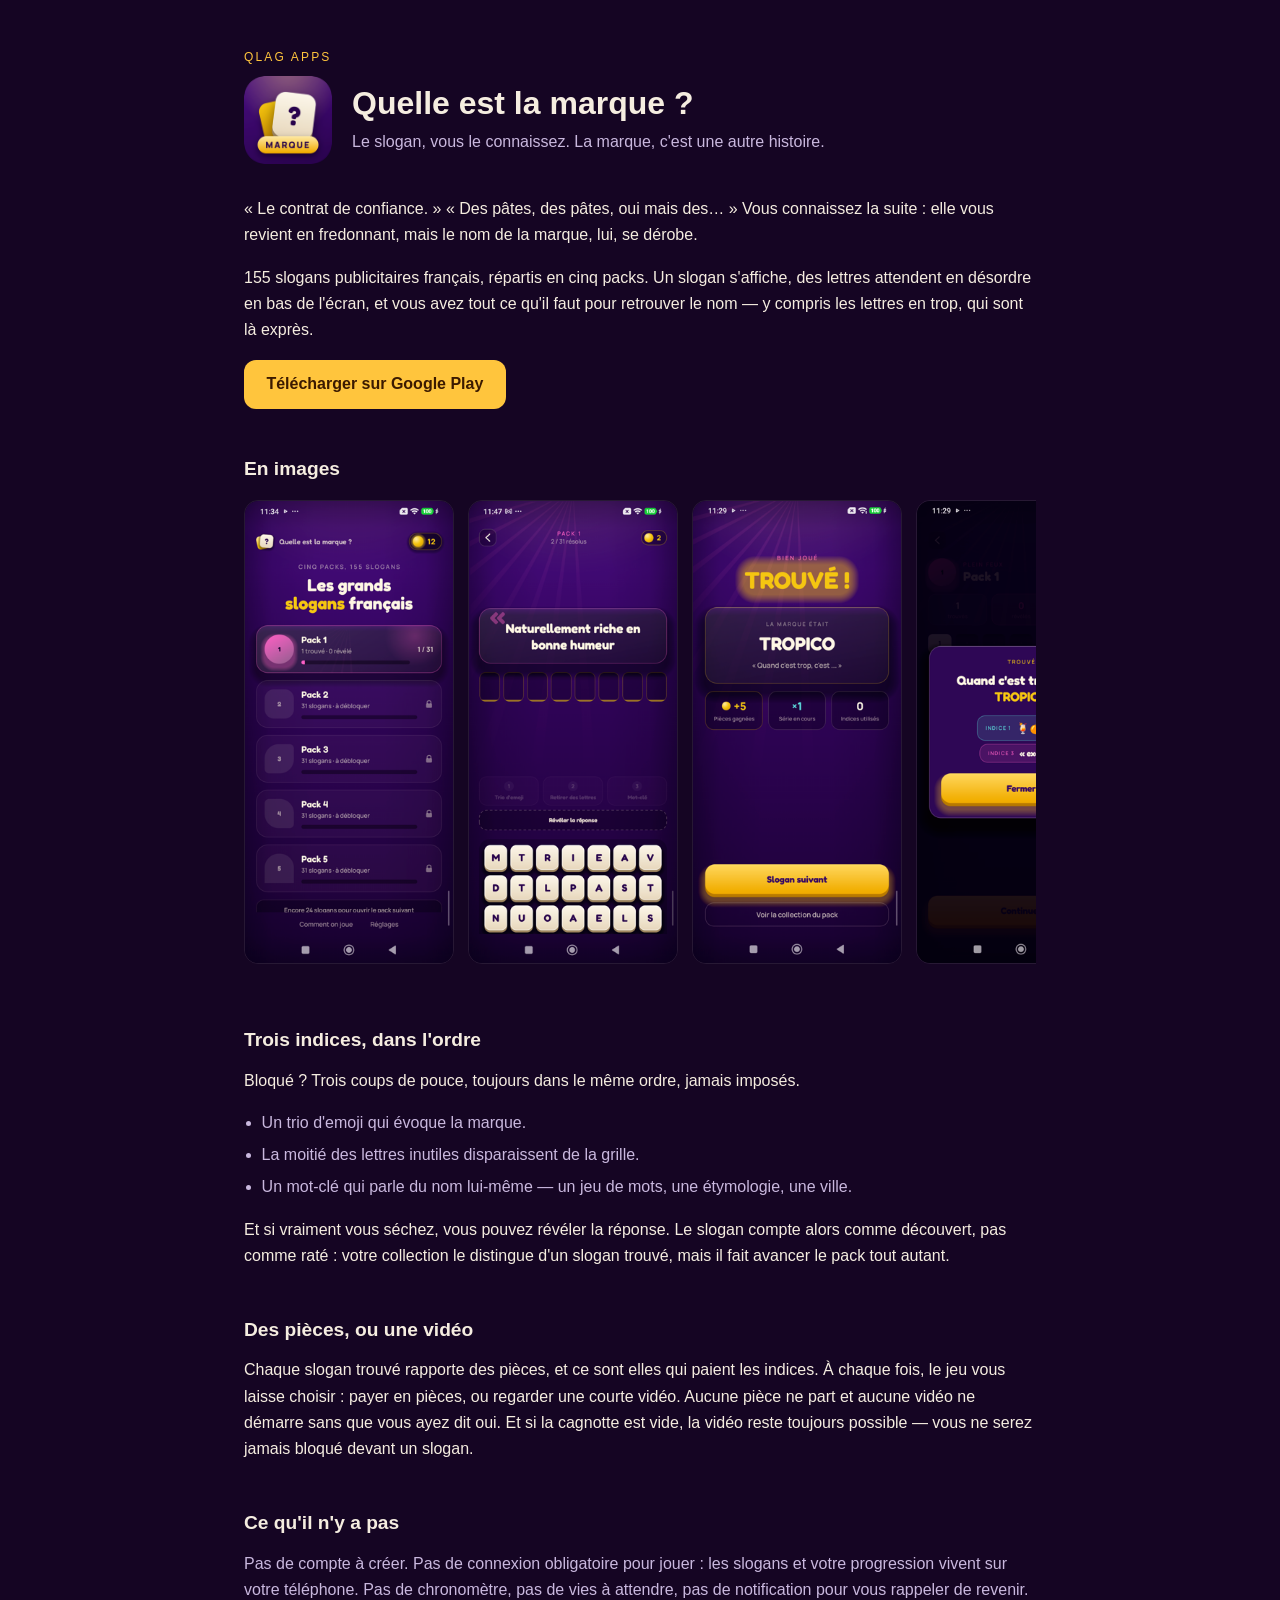
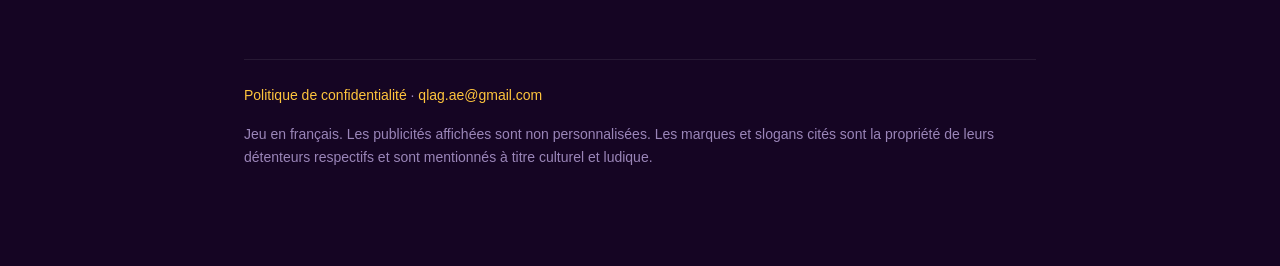
==== qelm/index.html @ 716a3620 "Vitrine des applications, avec une page pour Quelle est la marque ? Le domaine développeur servait u" ====
<!DOCTYPE html>
<html lang="fr">
<head>
<meta charset="utf-8">
<meta name="viewport" content="width=device-width, initial-scale=1">
<title>Quelle est la marque ? — QLAG Apps</title>
<meta name="description" content="Un jeu de devinettes construit autour de 155 slogans publicitaires français. Hors ligne, sans compte.">
<link rel="icon" href="../assets/qelm/icone.png">
<link rel="stylesheet" href="../style.css">
</head>
<body>
<div class="page">

  <p class="surtitre"><a href="../">QLAG Apps</a></p>

  <div class="entete">
    <img src="../assets/qelm/icone.png" alt="Icône de Quelle est la marque ?">
    <div>
      <h1>Quelle est la marque&nbsp;?</h1>
      <p class="discret" style="margin:0">
        Le slogan, vous le connaissez. La marque, c'est une autre histoire.
      </p>
    </div>
  </div>

  <p>
    «&nbsp;Le contrat de confiance.&nbsp;» «&nbsp;Des pâtes, des pâtes, oui mais des…&nbsp;»
    Vous connaissez la suite&nbsp;: elle vous revient en fredonnant, mais le nom de la
    marque, lui, se dérobe.
  </p>
  <p>
    155 slogans publicitaires français, répartis en cinq packs. Un slogan s'affiche, des
    lettres attendent en désordre en bas de l'écran, et vous avez tout ce qu'il faut pour
    retrouver le nom — y compris les lettres en trop, qui sont là exprès.
  </p>

  <p><a class="cta" href="https://play.google.com/store/apps/details?id=com.qlag.quelleestlamarque">Télécharger sur Google&nbsp;Play</a></p>

  <h2>En images</h2>
  <div class="captures">
    <img src="../assets/qelm/accueil.png" alt="L'écran d'accueil et ses cinq packs">
    <img src="../assets/qelm/jeu.png" alt="Un slogan à résoudre, avec la grille de lettres">
    <img src="../assets/qelm/resultat.png" alt="L'écran de résultat après une marque trouvée">
    <img src="../assets/qelm/collection.png" alt="Le rappel d'un slogan déjà résolu">
  </div>

  <h2>Trois indices, dans l'ordre</h2>
  <p>Bloqué&nbsp;? Trois coups de pouce, toujours dans le même ordre, jamais imposés.</p>
  <ul class="liste-fine discret">
    <li>Un trio d'emoji qui évoque la marque.</li>
    <li>La moitié des lettres inutiles disparaissent de la grille.</li>
    <li>Un mot-clé qui parle du nom lui-même — un jeu de mots, une étymologie, une ville.</li>
  </ul>
  <p>
    Et si vraiment vous séchez, vous pouvez révéler la réponse. Le slogan compte alors
    comme découvert, pas comme raté&nbsp;: votre collection le distingue d'un slogan
    trouvé, mais il fait avancer le pack tout autant.
  </p>

  <h2>Des pièces, ou une vidéo</h2>
  <p>
    Chaque slogan trouvé rapporte des pièces, et ce sont elles qui paient les indices. À
    chaque fois, le jeu vous laisse choisir&nbsp;: payer en pièces, ou regarder une
    courte vidéo. Aucune pièce ne part et aucune vidéo ne démarre sans que vous ayez dit
    oui. Et si la cagnotte est vide, la vidéo reste toujours possible — vous ne serez
    jamais bloqué devant un slogan.
  </p>

  <h2>Ce qu'il n'y a pas</h2>
  <p class="discret">
    Pas de compte à créer. Pas de connexion obligatoire pour jouer&nbsp;: les slogans et
    votre progression vivent sur votre téléphone. Pas de chronomètre, pas de vies à
    attendre, pas de notification pour vous rappeler de revenir.
  </p>

  <footer>
    <p class="mention">
      <a href="/legal/qelm/">Politique de confidentialité</a> ·
      <a href="mailto:qlag.ae@gmail.com">qlag.ae@gmail.com</a>
    </p>
    <p class="mention">
      Jeu en français. Les publicités affichées sont non personnalisées. Les marques et
      slogans cités sont la propriété de leurs détenteurs respectifs et sont mentionnés à
      titre culturel et ludique.
    </p>
  </footer>

</div>
</body>
</html>
---- style.css ----
/*
 * Une seule feuille pour tout le site. Elle reprend la palette du jeu — violet de
 * plateau, or de valeur, crème de texte — sans chercher à imiter son relief : une page
 * web qui singe une interface de jeu vieillit mal, et se lit moins bien.
 */
:root {
  --fond: #150523;
  --fond-carte: #24093E;
  --bordure: #FFFFFF14;
  --creme: #F5EDE0;
  --creme-attenue: #C9B8DE;
  --discret: #9A85B8;
  --or: #FFC53D;
  --violet: #9B6BFF;
}

* { box-sizing: border-box; }

body {
  margin: 0;
  background: var(--fond);
  color: var(--creme);
  font-family: -apple-system, BlinkMacSystemFont, "Segoe UI", Roboto, Helvetica, Arial, sans-serif;
  line-height: 1.65;
  -webkit-font-smoothing: antialiased;
}

.page { max-width: 52rem; margin: 0 auto; padding: 3rem 1.25rem 5rem; }

a { color: var(--or); text-decoration: none; }
a:hover { text-decoration: underline; }

h1 { font-size: 2rem; line-height: 1.2; margin: 0 0 .4rem; }
h2 { font-size: 1.2rem; margin: 2.75rem 0 .75rem; }
p { margin: 0 0 1rem; }

.surtitre {
  font-size: .75rem; letter-spacing: .18em; text-transform: uppercase;
  color: var(--discret); margin: 0 0 .5rem;
}
.discret { color: var(--creme-attenue); }
.mention { color: var(--discret); font-size: .875rem; }

/* ── L'en-tête d'application : icône à gauche, identité à droite ─────────── */
.entete { display: flex; gap: 1.25rem; align-items: center; margin-bottom: 2rem; }
.entete img { width: 88px; height: 88px; border-radius: 20px; flex-shrink: 0; }

/* ── La grille d'applications de la page d'accueil ───────────────────────── */
.apps { display: grid; gap: 1rem; grid-template-columns: 1fr; padding: 0; margin: 0; list-style: none; }
@media (min-width: 34rem) { .apps { grid-template-columns: 1fr 1fr; } }

.app {
  display: flex; gap: 1rem; align-items: center;
  background: var(--fond-carte); border: 1px solid var(--bordure);
  border-radius: 16px; padding: 1rem 1.15rem;
  color: inherit; text-decoration: none;
  transition: border-color .15s ease;
}
.app:hover { border-color: #FFC53D66; text-decoration: none; }
.app img { width: 56px; height: 56px; border-radius: 14px; flex-shrink: 0; }
.app strong { display: block; font-weight: 600; font-size: 1rem; }
.app span { display: block; font-size: .875rem; color: var(--creme-attenue); }

/* ── Les captures d'écran, en bande qui défile sur mobile ────────────────── */
.captures {
  display: flex; gap: 14px; overflow-x: auto; padding: .25rem 0 1rem;
  scroll-snap-type: x mandatory;
}
.captures img {
  width: 210px; border-radius: 14px; border: 1px solid var(--bordure);
  flex-shrink: 0; scroll-snap-align: start;
}

/* ── Le bouton Play ──────────────────────────────────────────────────────── */
.cta {
  display: inline-block; background: var(--or); color: #3B1A00;
  font-weight: 600; padding: .7rem 1.4rem; border-radius: 12px;
}
.cta:hover { text-decoration: none; filter: brightness(1.06); }

.liste-fine { padding-left: 1.1rem; }
.liste-fine li { margin: .35rem 0; }

footer {
  margin-top: 3.5rem; padding-top: 1.5rem;
  border-top: 1px solid var(--bordure);
}
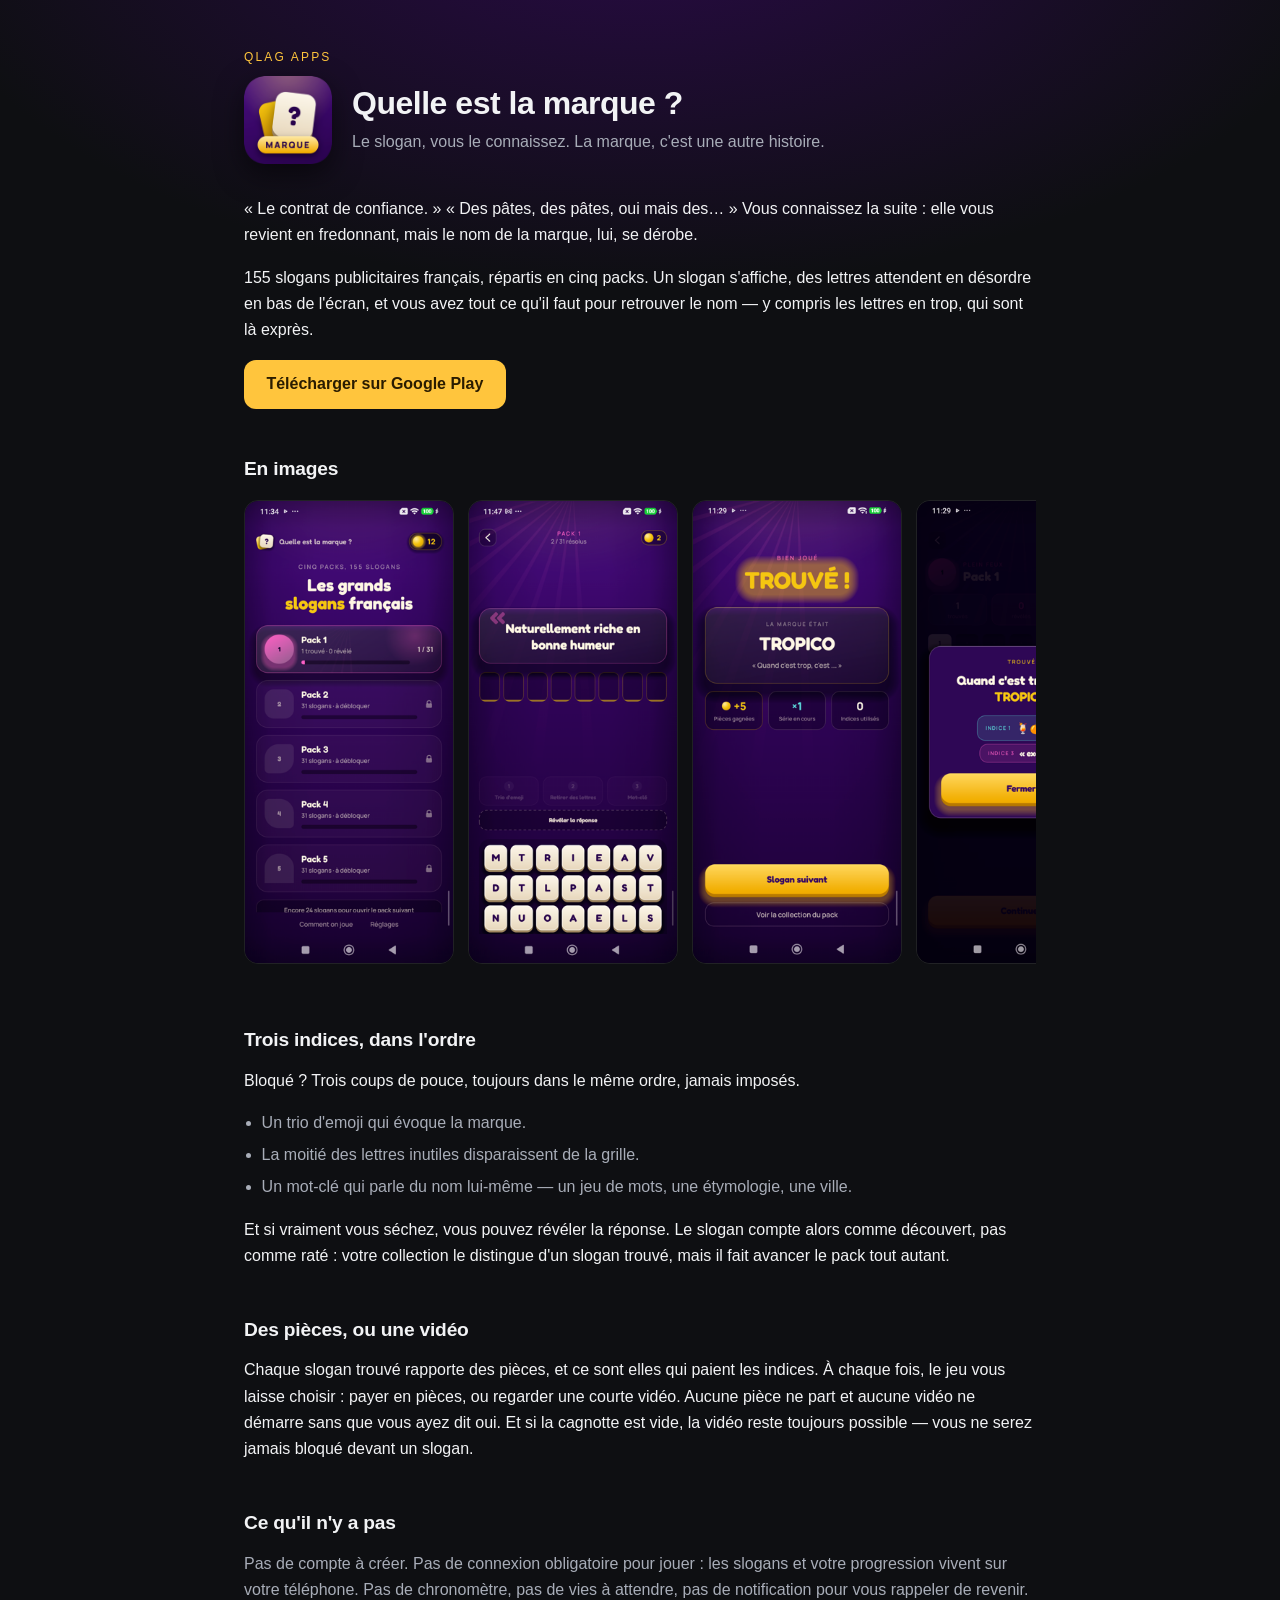
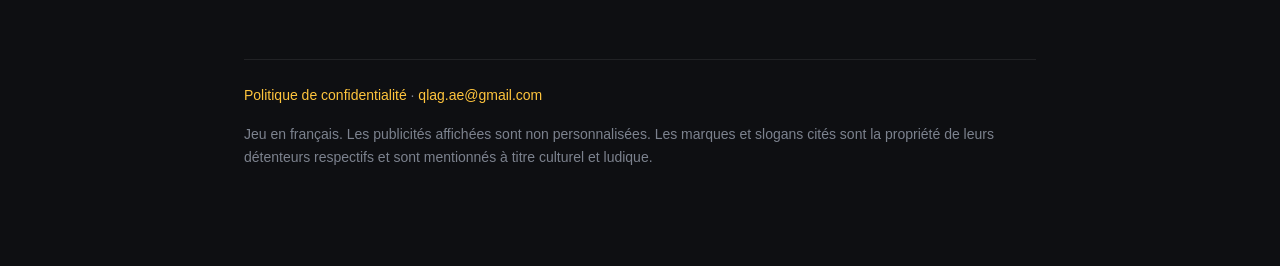
==== commit 042bd003: "Socle neutre pour la vitrine, teinte par application Toute la feuille de style portait le violet de " ====
--- a/qelm/index.html
+++ b/qelm/index.html
@@ -7,6 +7,8 @@
 <meta name="description" content="Un jeu de devinettes construit autour de 155 slogans publicitaires français. Hors ligne, sans compte.">
 <link rel="icon" href="../assets/qelm/icone.png">
 <link rel="stylesheet" href="../style.css">
+<!-- Le dégradé du haut prend le violet de « Quelle est la marque ? ». Le socle du site reste neutre. -->
+<style>:root { --fond-haut: #2A0A48; }</style>
 </head>
 <body>
 <div class="page">
--- a/style.css
+++ b/style.css
@@ -1,25 +1,40 @@
 /*
- * Une seule feuille pour tout le site. Elle reprend la palette du jeu — violet de
- * plateau, or de valeur, crème de texte — sans chercher à imiter son relief : une page
- * web qui singe une interface de jeu vieillit mal, et se lit moins bien.
+ * Une seule feuille pour tout le site.
+ *
+ * Le socle est **neutre** : un graphite, et non plus le violet de « Quelle est la
+ * marque ? ». Une vitrine qui porte la couleur d'un seul de ses jeux fait paraître les
+ * autres invités chez lui — et il faudrait la repeindre à chaque nouveau titre. Chaque
+ * page d'application pose donc sa propre teinte par la variable `--accent`, le socle ne
+ * bouge plus.
+ *
+ * Neutre ne veut pas dire terne : le fond est un dégradé radial qui monte vers le haut de
+ * la page, comme une lumière rasante. C'est ce qui empêche un aplat sombre de faire mur.
  */
 :root {
-  --fond: #150523;
-  --fond-carte: #24093E;
+  --fond: #0E0F12;
+  --fond-haut: #1B1F27;
+  --fond-carte: #16181D;
+  --fond-carte-clair: #1D2027;
   --bordure: #FFFFFF14;
-  --creme: #F5EDE0;
-  --creme-attenue: #C9B8DE;
-  --discret: #9A85B8;
-  --or: #FFC53D;
-  --violet: #9B6BFF;
+  --bordure-vive: #FFFFFF26;
+  --texte: #F2F3F5;
+  --texte-attenue: #A8ADB8;
+  --discret: #7C828E;
+
+  /* L'or de la famille. Chaque page d'application peut le remplacer. */
+  --accent: #FFC53D;
+  --accent-encre: #2A1C00;
 }
 
 * { box-sizing: border-box; }
 
 body {
   margin: 0;
-  background: var(--fond);
-  color: var(--creme);
+  color: var(--texte);
+  background:
+    radial-gradient(1200px 640px at 50% -12%, var(--fond-haut) 0%, transparent 62%),
+    var(--fond);
+  background-attachment: fixed;
   font-family: -apple-system, BlinkMacSystemFont, "Segoe UI", Roboto, Helvetica, Arial, sans-serif;
   line-height: 1.65;
   -webkit-font-smoothing: antialiased;
@@ -27,39 +42,87 @@
 
 .page { max-width: 52rem; margin: 0 auto; padding: 3rem 1.25rem 5rem; }
 
-a { color: var(--or); text-decoration: none; }
+a { color: var(--accent); text-decoration: none; }
 a:hover { text-decoration: underline; }
 
-h1 { font-size: 2rem; line-height: 1.2; margin: 0 0 .4rem; }
-h2 { font-size: 1.2rem; margin: 2.75rem 0 .75rem; }
+h1 { font-size: 2rem; line-height: 1.2; margin: 0 0 .4rem; letter-spacing: -.015em; }
+h2 { font-size: 1.2rem; margin: 2.75rem 0 .75rem; letter-spacing: -.01em; }
 p { margin: 0 0 1rem; }
 
 .surtitre {
   font-size: .75rem; letter-spacing: .18em; text-transform: uppercase;
   color: var(--discret); margin: 0 0 .5rem;
 }
-.discret { color: var(--creme-attenue); }
+.discret { color: var(--texte-attenue); }
 .mention { color: var(--discret); font-size: .875rem; }
 
 /* ── L'en-tête d'application : icône à gauche, identité à droite ─────────── */
 .entete { display: flex; gap: 1.25rem; align-items: center; margin-bottom: 2rem; }
-.entete img { width: 88px; height: 88px; border-radius: 20px; flex-shrink: 0; }
+.entete img {
+  width: 88px; height: 88px; border-radius: 20px; flex-shrink: 0;
+  box-shadow: 0 10px 28px #0008;
+}
 
-/* ── La grille d'applications de la page d'accueil ───────────────────────── */
-.apps { display: grid; gap: 1rem; grid-template-columns: 1fr; padding: 0; margin: 0; list-style: none; }
-@media (min-width: 34rem) { .apps { grid-template-columns: 1fr 1fr; } }
+/* ── La vitrine : une mise en avant, puis la liste ─────────────────────────
+ *
+ * La carte en avant porte la bannière du jeu et lui donne la place d'exister ; les
+ * suivantes sont des lignes régulières. C'est la hiérarchie d'une page de magasin : une
+ * chose qu'on montre, un catalogue en dessous.
+ */
+.avant {
+  display: block; margin: 0 0 1rem;
+  background: var(--fond-carte); border: 1px solid var(--bordure);
+  border-radius: 20px; overflow: hidden;
+  color: inherit; text-decoration: none;
+  transition: transform .18s ease, border-color .18s ease, box-shadow .18s ease;
+}
+.avant:hover {
+  text-decoration: none; transform: translateY(-2px);
+  border-color: var(--bordure-vive); box-shadow: 0 14px 34px #0007;
+}
+.avant img { display: block; width: 100%; aspect-ratio: 1024 / 500; object-fit: cover; }
+.avant .texte { padding: 1.1rem 1.25rem 1.25rem; }
+.avant .etiquette {
+  font-size: .7rem; letter-spacing: .16em; text-transform: uppercase;
+  color: var(--accent); margin: 0 0 .3rem;
+}
+.avant strong { display: block; font-size: 1.25rem; font-weight: 600; letter-spacing: -.01em; }
+.avant .accroche { display: block; font-size: .95rem; color: var(--texte-attenue); margin-top: .15rem; }
+
+.apps { display: grid; gap: .75rem; grid-template-columns: 1fr; padding: 0; margin: 0; list-style: none; }
 
 .app {
   display: flex; gap: 1rem; align-items: center;
   background: var(--fond-carte); border: 1px solid var(--bordure);
-  border-radius: 16px; padding: 1rem 1.15rem;
+  border-radius: 18px; padding: .9rem 1.1rem;
   color: inherit; text-decoration: none;
-  transition: border-color .15s ease;
+  transition: background .18s ease, border-color .18s ease;
 }
-.app:hover { border-color: #FFC53D66; text-decoration: none; }
-.app img { width: 56px; height: 56px; border-radius: 14px; flex-shrink: 0; }
+.app:hover { text-decoration: none; background: var(--fond-carte-clair); border-color: var(--bordure-vive); }
+.app img { width: 60px; height: 60px; border-radius: 15px; flex-shrink: 0; }
+.app .nom { flex: 1; min-width: 0; }
 .app strong { display: block; font-weight: 600; font-size: 1rem; }
-.app span { display: block; font-size: .875rem; color: var(--creme-attenue); }
+.app .accroche { display: block; font-size: .875rem; color: var(--texte-attenue); }
+
+/*
+ * Sur un écran étroit, l'icône et la pastille laissaient trop peu de place au nom : le
+ * titre passait à la ligne et l'accroche se faisait couper. On resserre les deux plutôt
+ * que de sacrifier le texte, qui est ce qu'on vient lire.
+ */
+@media (max-width: 26rem) {
+  .app { gap: .75rem; padding: .8rem .9rem; }
+  .app img { width: 50px; height: 50px; border-radius: 13px; }
+  .app strong { font-size: .95rem; }
+  .app .accroche { font-size: .8rem; }
+  .app .voir { font-size: .75rem; padding: .3rem .7rem; }
+}
+
+/* La pastille « Voir » : elle dit que la ligne est une porte, pas un simple libellé. */
+.app .voir {
+  flex-shrink: 0; font-size: .8rem; font-weight: 600;
+  color: var(--accent); background: #FFFFFF0F;
+  padding: .35rem .85rem; border-radius: 999px;
+}
 
 /* ── Les captures d'écran, en bande qui défile sur mobile ────────────────── */
 .captures {
@@ -73,7 +136,7 @@
 
 /* ── Le bouton Play ──────────────────────────────────────────────────────── */
 .cta {
-  display: inline-block; background: var(--or); color: #3B1A00;
+  display: inline-block; background: var(--accent); color: var(--accent-encre);
   font-weight: 600; padding: .7rem 1.4rem; border-radius: 12px;
 }
 .cta:hover { text-decoration: none; filter: brightness(1.06); }
